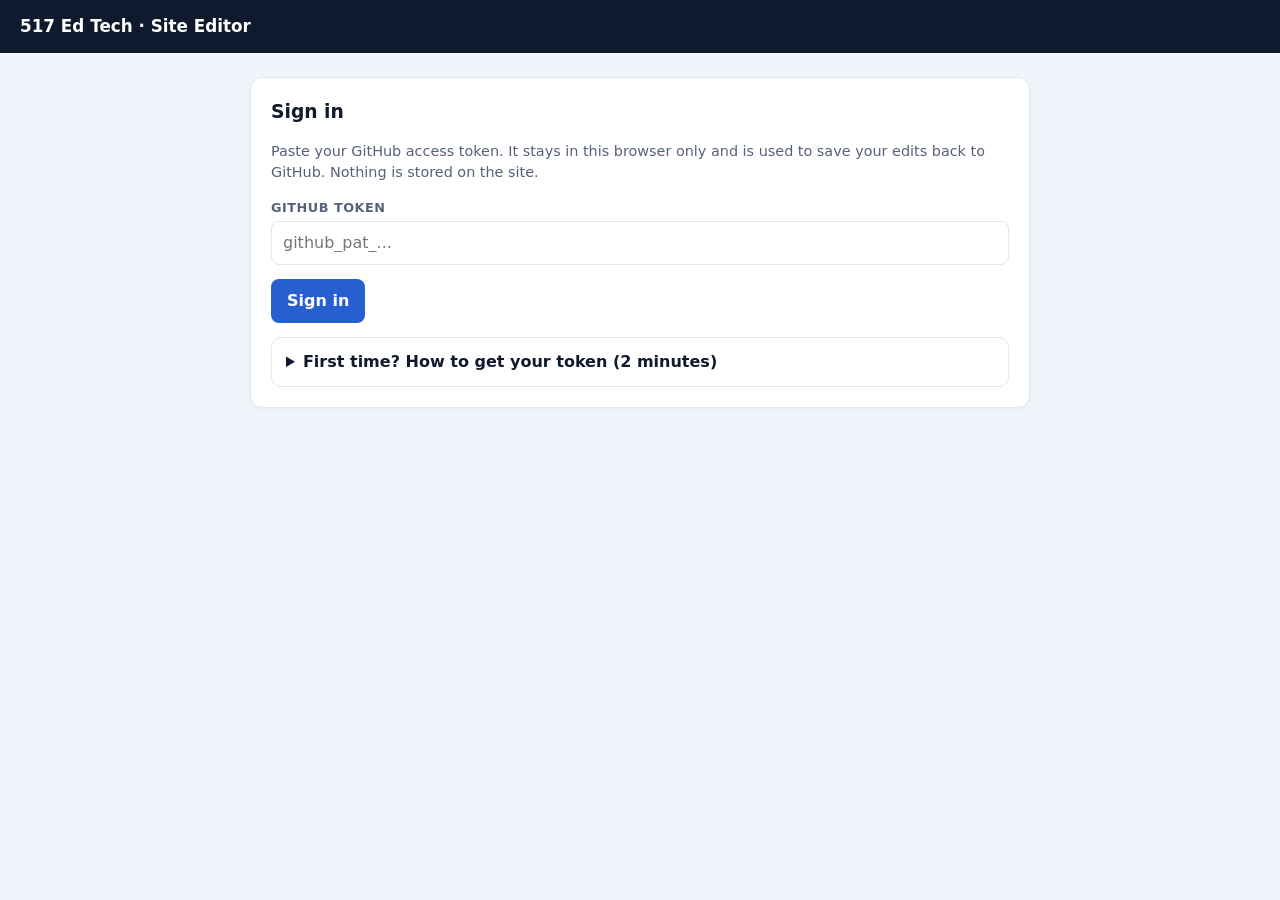
==== admin/index.html @ 87b72d12 "Publish 517 EdTech website output" ====
<!DOCTYPE html>
<html lang="en">
  <head>
    <meta charset="UTF-8" />
    <meta name="viewport" content="width=device-width, initial-scale=1.0" />
    <title>517 Ed Tech — Site Editor</title>
    <style>
      :root {
        --ink:#101a2e; --bg:#f1f5fb; --surface:#fff; --line:#e0e7f2;
        --blue:#2660d0; --blue-ink:#1c4aa8; --muted:#56617a; --red:#d5382a; --green:#28a35a;
      }
      * { box-sizing:border-box; }
      body { margin:0; font-family:system-ui,-apple-system,Segoe UI,sans-serif; color:var(--ink); background:var(--bg); line-height:1.5; }
      header { position:sticky; top:0; background:var(--ink); color:#fff; padding:14px 20px; display:flex; align-items:center; justify-content:space-between; }
      header b { font-size:1.05rem; }
      header .who { font-size:.85rem; color:#b8c4dc; }
      .wrap { max-width:820px; margin:0 auto; padding:24px 20px 80px; }
      button { font:inherit; cursor:pointer; border:none; border-radius:8px; padding:10px 16px; font-weight:600; }
      .btn-primary { background:var(--blue); color:#fff; }
      .btn-primary:hover { background:var(--blue-ink); }
      .btn-ghost { background:var(--surface); color:var(--ink); border:1px solid var(--line); }
      .btn-danger { background:#fff; color:var(--red); border:1px solid #f0c9c4; }
      .btn-sm { padding:6px 12px; font-size:.88rem; }
      input, textarea, select { width:100%; font:inherit; padding:9px 11px; border:1px solid var(--line); border-radius:8px; background:#fff; color:var(--ink); }
      textarea { resize:vertical; min-height:56px; }
      label { display:block; font-size:.8rem; font-weight:700; color:var(--muted); margin:12px 0 4px; text-transform:uppercase; letter-spacing:.04em; }
      .card { background:var(--surface); border:1px solid var(--line); border-radius:12px; padding:20px; margin-bottom:18px; box-shadow:0 1px 2px rgba(16,26,46,.04); }
      .card h3 { margin:0 0 4px; }
      .tabs { display:flex; gap:8px; margin-bottom:20px; }
      .tab { background:var(--surface); border:1px solid var(--line); border-radius:999px; padding:8px 18px; font-weight:600; }
      .tab.active { background:var(--blue); color:#fff; border-color:var(--blue); }
      .row2 { display:grid; grid-template-columns:1fr 1fr; gap:12px; }
      .muted { color:var(--muted); font-size:.9rem; }
      .toast { position:fixed; left:50%; bottom:24px; transform:translateX(-50%); background:var(--ink); color:#fff; padding:12px 20px; border-radius:10px; box-shadow:0 10px 30px rgba(0,0,0,.25); opacity:0; transition:opacity .2s, transform .2s; pointer-events:none; z-index:50; }
      .toast.show { opacity:1; transform:translateX(-50%) translateY(-4px); }
      .toast.err { background:var(--red); }
      .toast.ok { background:var(--green); }
      details { border:1px solid var(--line); border-radius:10px; padding:12px 14px; margin-top:14px; background:#fff; }
      summary { font-weight:700; cursor:pointer; }
      ol { padding-left:20px; } ol li { margin:6px 0; }
      code { background:#eef2f9; padding:1px 6px; border-radius:5px; font-size:.9em; }
      a { color:var(--blue-ink); }
      .block { border:1px solid var(--line); border-radius:10px; padding:14px; margin-bottom:12px; background:#fbfcfe; }
      .block-head { display:flex; gap:10px; align-items:center; margin-bottom:8px; }
      .block-head select { width:auto; }
      .hide { display:none !important; }
      .postrow { display:flex; align-items:center; justify-content:space-between; padding:12px 0; border-top:1px solid var(--line); }
      .postrow:first-child { border-top:none; }
    </style>
  </head>
  <body>
    <header>
      <b>517 Ed Tech · Site Editor</b>
      <span><span class="who" id="who"></span> <button class="btn-ghost btn-sm hide" id="logout" onclick="logout()">Log out</button></span>
    </header>

    <!-- LOGIN -->
    <div class="wrap" id="loginView">
      <div class="card">
        <h3>Sign in</h3>
        <p class="muted">Paste your GitHub access token. It stays in this browser only and is used to save your edits back to GitHub. Nothing is stored on the site.</p>
        <label for="token">GitHub token</label>
        <input id="token" type="password" placeholder="github_pat_..." autocomplete="off" />
        <div style="margin-top:14px"><button class="btn-primary" onclick="saveToken()">Sign in</button></div>

        <details>
          <summary>First time? How to get your token (2 minutes)</summary>
          <ol>
            <li>Open <a href="https://github.com/settings/personal-access-tokens/new" target="_blank" rel="noreferrer">github.com → new fine-grained token</a> (sign in if asked).</li>
            <li><b>Token name:</b> anything, e.g. "517 site editor".</li>
            <li><b>Resource owner:</b> your account (Turnstyle19320).</li>
            <li><b>Repository access:</b> choose <b>Only select repositories</b> → pick <code>517edtech-site</code>.</li>
            <li><b>Permissions:</b> expand <b>Repository permissions</b> → set <b>Contents</b> to <b>Read and write</b>.</li>
            <li>Click <b>Generate token</b>, copy it, and paste it above. (You only do this once per browser.)</li>
          </ol>
          <p class="muted">Lost it or leaving the team? Just delete the token on GitHub — it only ever had access to this one repo.</p>
        </details>
      </div>
    </div>

    <!-- APP -->
    <div class="wrap hide" id="appView">
      <div class="tabs">
        <button class="tab active" id="tabCopy" onclick="showTab('copy')">Page copy</button>
        <button class="tab" id="tabPosts" onclick="showTab('posts')">Dispatch posts</button>
      </div>

      <div id="copyView">
        <p class="muted">Edit the headline &amp; intro shown at the top of each page. Save publishes to the live site (~1 min).</p>
        <div id="copyForm"></div>
        <button class="btn-primary" onclick="savePageCopy()">Save page copy</button>
      </div>

      <div id="postsView" class="hide">
        <div id="postsList"></div>
        <div id="postEditor" class="hide"></div>
      </div>
    </div>

    <div class="toast" id="toast"></div>

    <script>
      const OWNER = "517EdTech-REMC13", REPO = "517edtech-site", BRANCH = "main";
      const API = "https://api.github.com";
      const PAGES = [["home","Homepage"],["gatherings","Gatherings"],["dispatch","The Dispatch"],["resources","Resources"],["grants","Grants"],["about","About"]];
      const CATEGORIES = ["Tech Tip Tuesday","3-Minute Instructional Tech","Recap","AI","News"];
      const ICONS = ["captions","video","spark","doc","users","calendar","award"];
      const BLOCK_TYPES = ["p","h2","h3","steps","list","callout","image"];

      let token = localStorage.getItem("gh_token") || "";
      const $ = (id) => document.getElementById(id);

      // ---- utf-8 safe base64 ----
      const b64encode = (str) => btoa(unescape(encodeURIComponent(str)));
      const b64decode = (b64) => decodeURIComponent(escape(atob(b64.replace(/\n/g, ""))));

      function toast(msg, kind) {
        const t = $("toast"); t.textContent = msg; t.className = "toast show " + (kind||"");
        setTimeout(() => t.className = "toast", 2600);
      }

      async function gh(path, opts={}) {
        const res = await fetch(API + path, {
          ...opts,
          headers: { "Authorization": "Bearer " + token, "Accept": "application/vnd.github+json", ...(opts.headers||{}) },
        });
        if (!res.ok) {
          const body = await res.json().catch(()=>({}));
          throw new Error((body.message || res.statusText) + " (" + res.status + ")");
        }
        return res.status === 204 ? {} : res.json();
      }
      const getFile = (p) => gh(`/repos/${OWNER}/${REPO}/contents/${p}?ref=${BRANCH}`);
      const putFile = (p, text, sha, message) => gh(`/repos/${OWNER}/${REPO}/contents/${p}`, {
        method:"PUT",
        body: JSON.stringify({ message, content: b64encode(text), branch: BRANCH, ...(sha?{sha}:{}) }),
      });
      const deleteFile = (p, sha, message) => gh(`/repos/${OWNER}/${REPO}/contents/${p}`, {
        method:"DELETE", body: JSON.stringify({ message, sha, branch: BRANCH }),
      });

      // ---- auth ----
      async function saveToken() {
        const val = $("token").value.trim();
        if (!val) return toast("Paste your token first", "err");
        token = val;
        try {
          const me = await gh("/user");
          localStorage.setItem("gh_token", token);
          $("who").textContent = "Signed in as " + me.login;
          start();
        } catch (e) { token=""; toast("That token didn't work: " + e.message, "err"); }
      }
      function logout() { localStorage.removeItem("gh_token"); token=""; location.reload(); }

      async function init() {
        if (!token) return;
        try { const me = await gh("/user"); $("who").textContent = "Signed in as " + me.login; start(); }
        catch { token=""; localStorage.removeItem("gh_token"); }
      }
      function start() {
        $("loginView").classList.add("hide");
        $("appView").classList.remove("hide");
        $("logout").classList.remove("hide");
        loadPageCopy();
        loadPosts();
      }
      function showTab(which) {
        $("tabCopy").classList.toggle("active", which==="copy");
        $("tabPosts").classList.toggle("active", which==="posts");
        $("copyView").classList.toggle("hide", which!=="copy");
        $("postsView").classList.toggle("hide", which!=="posts");
      }

      // ---- page copy ----
      let copySha = null, copyData = {};
      async function loadPageCopy() {
        try {
          const f = await getFile("content/pages.json");
          copySha = f.sha; copyData = JSON.parse(b64decode(f.content));
          $("copyForm").innerHTML = PAGES.map(([key,label]) => {
            const c = copyData[key] || {};
            return `<div class="card"><h3>${label}</h3>
              <label>Eyebrow (small label)</label><input data-k="${key}.eyebrow" value="${esc(c.eyebrow||"")}">
              <label>Headline</label><textarea data-k="${key}.headline">${esc(c.headline||"")}</textarea>
              <label>Intro paragraph</label><textarea data-k="${key}.lede">${esc(c.lede||"")}</textarea>
            </div>`;
          }).join("");
        } catch (e) { toast("Couldn't load page copy: " + e.message, "err"); }
      }
      async function savePageCopy() {
        document.querySelectorAll("#copyForm [data-k]").forEach(el => {
          const [key,field] = el.dataset.k.split(".");
          (copyData[key] = copyData[key]||{})[field] = el.value;
        });
        try {
          const f = await putFile("content/pages.json", JSON.stringify(copyData, null, 2) + "\n", copySha, "Edit page copy (via site editor)");
          copySha = f.content.sha;
          toast("Saved! Live in about a minute.", "ok");
        } catch (e) { toast("Save failed: " + e.message, "err"); }
      }

      // ---- posts ----
      let posts = [];
      async function loadPosts() {
        try {
          const files = await getFile("posts");
          posts = (Array.isArray(files)?files:[]).filter(f => f.name.endsWith(".json") && !f.name.startsWith("_"));
          $("postEditor").classList.add("hide");
          $("postsList").classList.remove("hide");
          $("postsList").innerHTML = `<div class="card"><div style="display:flex;justify-content:space-between;align-items:center">
              <h3 style="margin:0">Posts</h3><button class="btn-primary btn-sm" onclick="newPost()">+ New post</button></div>`
            + posts.map(f => `<div class="postrow"><span>${esc(f.name.replace(/\.json$/,''))}</span>
                <button class="btn-ghost btn-sm" onclick="editPost('${f.name}')">Edit</button></div>`).join("")
            + `</div>`;
        } catch (e) { toast("Couldn't load posts: " + e.message, "err"); }
      }

      let editing = { name:null, sha:null };
      function blankPost() {
        return { slug:"", title:"", category:CATEGORIES[0], date:new Date().toISOString().slice(0,10), readTime:"2 min read",
          author:{name:"",role:"",initials:"",color:"#2660d0"}, cover:{c1:"#1c4aa8",c2:"#3f7ae0",icon:"spark"},
          excerpt:"", blocks:[{type:"p",lead:true,text:""}] };
      }
      async function editPost(name) {
        try { const f = await getFile("posts/"+name); editing={name, sha:f.sha}; renderPost(JSON.parse(b64decode(f.content))); }
        catch (e) { toast("Couldn't open post: " + e.message, "err"); }
      }
      function newPost() { editing={name:null, sha:null}; renderPost(blankPost()); }

      function renderPost(p) {
        $("postsList").classList.add("hide");
        const ed = $("postEditor"); ed.classList.remove("hide");
        const opt = (arr,v) => arr.map(o=>`<option ${o===v?"selected":""}>${o}</option>`).join("");
        ed.innerHTML = `
          <div class="card">
            <div style="display:flex;justify-content:space-between;align-items:center">
              <h3 style="margin:0">${editing.name?"Edit post":"New post"}</h3>
              <button class="btn-ghost btn-sm" onclick="loadPosts()">← Back</button>
            </div>
            <label>Headline</label><input id="p_title" value="${esc(p.title)}">
            <div class="row2">
              <div><label>URL slug (lowercase-with-dashes)</label><input id="p_slug" value="${esc(p.slug)}" ${editing.name?"readonly":""}></div>
              <div><label>Category</label><select id="p_category">${opt(CATEGORIES,p.category)}</select></div>
            </div>
            <div class="row2">
              <div><label>Date</label><input id="p_date" type="date" value="${esc(p.date)}"></div>
              <div><label>Read time</label><input id="p_readTime" value="${esc(p.readTime)}"></div>
            </div>
            <label>Short summary (card + newsletter)</label><textarea id="p_excerpt">${esc(p.excerpt)}</textarea>
            <div class="row2">
              <div><label>Author name</label><input id="a_name" value="${esc(p.author?.name||"")}"></div>
              <div><label>Author role / district</label><input id="a_role" value="${esc(p.author?.role||"")}"></div>
            </div>
            <div class="row2">
              <div><label>Author initials</label><input id="a_initials" value="${esc(p.author?.initials||"")}"></div>
              <div><label>Cover icon</label><select id="c_icon">${opt(ICONS,p.cover?.icon||"spark")}</select></div>
            </div>
            <label>Body</label>
            <div id="blocks"></div>
            <button class="btn-ghost btn-sm" onclick="addBlock()">+ Add block</button>
            <div style="margin-top:18px;display:flex;gap:10px">
              <button class="btn-primary" onclick="savePost()">Save post</button>
              ${editing.name?`<button class="btn-danger" onclick="delPost()">Delete</button>`:""}
            </div>
            <input type="hidden" id="c_c1" value="${esc(p.cover?.c1||'#1c4aa8')}"><input type="hidden" id="c_c2" value="${esc(p.cover?.c2||'#3f7ae0')}">
            <input type="hidden" id="a_color" value="${esc(p.author?.color||'#2660d0')}">
          </div>`;
        (p.blocks||[]).forEach(addBlock);
        if (!(p.blocks||[]).length) addBlock();
      }

      function addBlock(b) {
        b = (b && b.type) ? b : {type:"p", text:""};
        const wrap = document.createElement("div");
        wrap.className = "block";
        const opt = (arr,v) => arr.map(o=>`<option ${o===v?"selected":""}>${o}</option>`).join("");
        wrap.innerHTML = `
          <div class="block-head">
            <select class="b_type" onchange="syncBlock(this)">${opt(BLOCK_TYPES,b.type)}</select>
            <button class="btn-ghost btn-sm" onclick="this.closest('.block').remove()">Remove</button>
          </div>
          <div class="b_text_w"><textarea class="b_text" placeholder="Text (use **bold** and [link](url))">${esc(b.text||"")}</textarea></div>
          <div class="b_items_w"><textarea class="b_items" placeholder="One item per line">${esc((b.items||[]).join("\n"))}</textarea></div>
          <div class="b_img_w row2">
            <div><input class="b_caption" placeholder="Image caption" value="${esc(b.caption||"")}"></div>
            <div><select class="b_icon">${opt(ICONS,b.icon||"spark")}</select></div>
          </div>
          <label style="display:inline-flex;gap:6px;align-items:center;text-transform:none;font-weight:500;margin-top:8px">
            <input type="checkbox" class="b_lead" style="width:auto" ${b.lead?"checked":""}> Large intro paragraph</label>`;
        $("blocks").appendChild(wrap);
        syncBlock(wrap.querySelector(".b_type"));
      }
      function syncBlock(sel) {
        const b = sel.closest(".block"), t = sel.value;
        b.querySelector(".b_text_w").classList.toggle("hide", !["p","h2","h3","callout"].includes(t));
        b.querySelector(".b_items_w").classList.toggle("hide", !["steps","list"].includes(t));
        b.querySelector(".b_img_w").classList.toggle("hide", t!=="image");
        b.querySelector(".b_lead").closest("label").classList.toggle("hide", t!=="p");
      }

      function collectPost() {
        const val = id => $(id).value.trim();
        const blocks = [...document.querySelectorAll("#blocks .block")].map(el => {
          const t = el.querySelector(".b_type").value; const b = {type:t};
          if (["p","h2","h3","callout"].includes(t)) b.text = el.querySelector(".b_text").value;
          if (["steps","list"].includes(t)) b.items = el.querySelector(".b_items").value.split("\n").map(s=>s.trim()).filter(Boolean);
          if (t==="p" && el.querySelector(".b_lead").checked) b.lead = true;
          if (t==="image") { b.caption = el.querySelector(".b_caption").value; b.icon = el.querySelector(".b_icon").value; b.c1="#1c4aa8"; b.c2="#3f7ae0"; }
          return b;
        });
        return {
          slug: val("p_slug"), title: val("p_title"), category: val("p_category"),
          date: val("p_date"), readTime: val("p_readTime"),
          author: { name:val("a_name"), role:val("a_role"), initials:val("a_initials"), color:$("a_color").value },
          cover: { c1:$("c_c1").value, c2:$("c_c2").value, icon:val("c_icon") },
          excerpt: val("p_excerpt"), blocks,
        };
      }
      async function savePost() {
        const p = collectPost();
        if (!/^[a-z0-9-]+$/.test(p.slug)) return toast("Slug must be lowercase-with-dashes", "err");
        if (!p.title) return toast("Add a headline", "err");
        try {
          const f = await putFile("posts/"+p.slug+".json", JSON.stringify(p, null, 2) + "\n", editing.sha, (editing.name?"Edit":"Add")+" post: "+p.slug+" (via site editor)");
          editing = { name:p.slug+".json", sha:f.content.sha };
          toast("Saved! Live in about a minute.", "ok");
        } catch (e) { toast("Save failed: " + e.message, "err"); }
      }
      async function delPost() {
        if (!confirm("Delete this post? This can't be undone from here.")) return;
        try { await deleteFile("posts/"+editing.name, editing.sha, "Delete post: "+editing.name+" (via site editor)"); toast("Deleted.", "ok"); loadPosts(); }
        catch (e) { toast("Delete failed: " + e.message, "err"); }
      }

      function esc(s){ return String(s==null?"":s).replace(/&/g,"&amp;").replace(/</g,"&lt;").replace(/>/g,"&gt;").replace(/"/g,"&quot;"); }

      init();
    </script>
  </body>
</html>
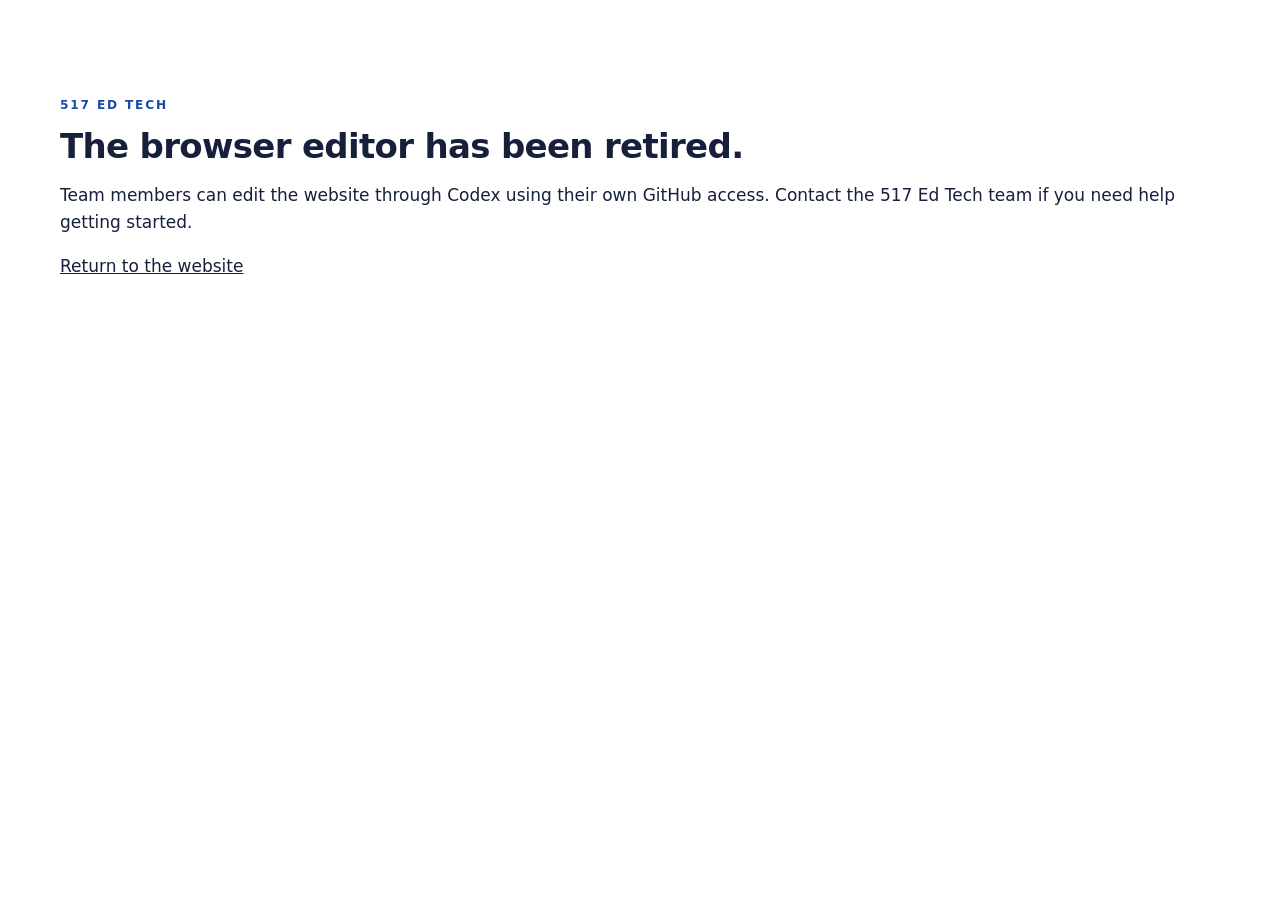
==== commit 748fab1b: "Publish source cae43ec898cf041c505df0a2f61874466b88094f" ====
--- a/admin/index.html
+++ b/admin/index.html
@@ -1,341 +1,22 @@
 <!DOCTYPE html>
 <html lang="en">
-  <head>
-    <meta charset="UTF-8" />
-    <meta name="viewport" content="width=device-width, initial-scale=1.0" />
-    <title>517 Ed Tech — Site Editor</title>
-    <style>
-      :root {
-        --ink:#101a2e; --bg:#f1f5fb; --surface:#fff; --line:#e0e7f2;
-        --blue:#2660d0; --blue-ink:#1c4aa8; --muted:#56617a; --red:#d5382a; --green:#28a35a;
-      }
-      * { box-sizing:border-box; }
-      body { margin:0; font-family:system-ui,-apple-system,Segoe UI,sans-serif; color:var(--ink); background:var(--bg); line-height:1.5; }
-      header { position:sticky; top:0; background:var(--ink); color:#fff; padding:14px 20px; display:flex; align-items:center; justify-content:space-between; }
-      header b { font-size:1.05rem; }
-      header .who { font-size:.85rem; color:#b8c4dc; }
-      .wrap { max-width:820px; margin:0 auto; padding:24px 20px 80px; }
-      button { font:inherit; cursor:pointer; border:none; border-radius:8px; padding:10px 16px; font-weight:600; }
-      .btn-primary { background:var(--blue); color:#fff; }
-      .btn-primary:hover { background:var(--blue-ink); }
-      .btn-ghost { background:var(--surface); color:var(--ink); border:1px solid var(--line); }
-      .btn-danger { background:#fff; color:var(--red); border:1px solid #f0c9c4; }
-      .btn-sm { padding:6px 12px; font-size:.88rem; }
-      input, textarea, select { width:100%; font:inherit; padding:9px 11px; border:1px solid var(--line); border-radius:8px; background:#fff; color:var(--ink); }
-      textarea { resize:vertical; min-height:56px; }
-      label { display:block; font-size:.8rem; font-weight:700; color:var(--muted); margin:12px 0 4px; text-transform:uppercase; letter-spacing:.04em; }
-      .card { background:var(--surface); border:1px solid var(--line); border-radius:12px; padding:20px; margin-bottom:18px; box-shadow:0 1px 2px rgba(16,26,46,.04); }
-      .card h3 { margin:0 0 4px; }
-      .tabs { display:flex; gap:8px; margin-bottom:20px; }
-      .tab { background:var(--surface); border:1px solid var(--line); border-radius:999px; padding:8px 18px; font-weight:600; }
-      .tab.active { background:var(--blue); color:#fff; border-color:var(--blue); }
-      .row2 { display:grid; grid-template-columns:1fr 1fr; gap:12px; }
-      .muted { color:var(--muted); font-size:.9rem; }
-      .toast { position:fixed; left:50%; bottom:24px; transform:translateX(-50%); background:var(--ink); color:#fff; padding:12px 20px; border-radius:10px; box-shadow:0 10px 30px rgba(0,0,0,.25); opacity:0; transition:opacity .2s, transform .2s; pointer-events:none; z-index:50; }
-      .toast.show { opacity:1; transform:translateX(-50%) translateY(-4px); }
-      .toast.err { background:var(--red); }
-      .toast.ok { background:var(--green); }
-      details { border:1px solid var(--line); border-radius:10px; padding:12px 14px; margin-top:14px; background:#fff; }
-      summary { font-weight:700; cursor:pointer; }
-      ol { padding-left:20px; } ol li { margin:6px 0; }
-      code { background:#eef2f9; padding:1px 6px; border-radius:5px; font-size:.9em; }
-      a { color:var(--blue-ink); }
-      .block { border:1px solid var(--line); border-radius:10px; padding:14px; margin-bottom:12px; background:#fbfcfe; }
-      .block-head { display:flex; gap:10px; align-items:center; margin-bottom:8px; }
-      .block-head select { width:auto; }
-      .hide { display:none !important; }
-      .postrow { display:flex; align-items:center; justify-content:space-between; padding:12px 0; border-top:1px solid var(--line); }
-      .postrow:first-child { border-top:none; }
-    </style>
-  </head>
-  <body>
-    <header>
-      <b>517 Ed Tech · Site Editor</b>
-      <span><span class="who" id="who"></span> <button class="btn-ghost btn-sm hide" id="logout" onclick="logout()">Log out</button></span>
-    </header>
-
-    <!-- LOGIN -->
-    <div class="wrap" id="loginView">
-      <div class="card">
-        <h3>Sign in</h3>
-        <p class="muted">Paste your GitHub access token. It stays in this browser only and is used to save your edits back to GitHub. Nothing is stored on the site.</p>
-        <label for="token">GitHub token</label>
-        <input id="token" type="password" placeholder="github_pat_..." autocomplete="off" />
-        <div style="margin-top:14px"><button class="btn-primary" onclick="saveToken()">Sign in</button></div>
-
-        <details>
-          <summary>First time? How to get your token (2 minutes)</summary>
-          <ol>
-            <li>Open <a href="https://github.com/settings/personal-access-tokens/new" target="_blank" rel="noreferrer">github.com → new fine-grained token</a> (sign in if asked).</li>
-            <li><b>Token name:</b> anything, e.g. "517 site editor".</li>
-            <li><b>Resource owner:</b> your account (Turnstyle19320).</li>
-            <li><b>Repository access:</b> choose <b>Only select repositories</b> → pick <code>517edtech-site</code>.</li>
-            <li><b>Permissions:</b> expand <b>Repository permissions</b> → set <b>Contents</b> to <b>Read and write</b>.</li>
-            <li>Click <b>Generate token</b>, copy it, and paste it above. (You only do this once per browser.)</li>
-          </ol>
-          <p class="muted">Lost it or leaving the team? Just delete the token on GitHub — it only ever had access to this one repo.</p>
-        </details>
-      </div>
-    </div>
-
-    <!-- APP -->
-    <div class="wrap hide" id="appView">
-      <div class="tabs">
-        <button class="tab active" id="tabCopy" onclick="showTab('copy')">Page copy</button>
-        <button class="tab" id="tabPosts" onclick="showTab('posts')">Dispatch posts</button>
-      </div>
-
-      <div id="copyView">
-        <p class="muted">Edit the headline &amp; intro shown at the top of each page. Save publishes to the live site (~1 min).</p>
-        <div id="copyForm"></div>
-        <button class="btn-primary" onclick="savePageCopy()">Save page copy</button>
-      </div>
-
-      <div id="postsView" class="hide">
-        <div id="postsList"></div>
-        <div id="postEditor" class="hide"></div>
-      </div>
-    </div>
-
-    <div class="toast" id="toast"></div>
-
-    <script>
-      const OWNER = "517EdTech-REMC13", REPO = "517edtech-site", BRANCH = "main";
-      const API = "https://api.github.com";
-      const PAGES = [["home","Homepage"],["gatherings","Gatherings"],["dispatch","The Dispatch"],["resources","Resources"],["grants","Grants"],["about","About"]];
-      const CATEGORIES = ["Tech Tip Tuesday","3-Minute Instructional Tech","Recap","AI","News"];
-      const ICONS = ["captions","video","spark","doc","users","calendar","award"];
-      const BLOCK_TYPES = ["p","h2","h3","steps","list","callout","image"];
-
-      let token = localStorage.getItem("gh_token") || "";
-      const $ = (id) => document.getElementById(id);
-
-      // ---- utf-8 safe base64 ----
-      const b64encode = (str) => btoa(unescape(encodeURIComponent(str)));
-      const b64decode = (b64) => decodeURIComponent(escape(atob(b64.replace(/\n/g, ""))));
-
-      function toast(msg, kind) {
-        const t = $("toast"); t.textContent = msg; t.className = "toast show " + (kind||"");
-        setTimeout(() => t.className = "toast", 2600);
-      }
-
-      async function gh(path, opts={}) {
-        const res = await fetch(API + path, {
-          ...opts,
-          headers: { "Authorization": "Bearer " + token, "Accept": "application/vnd.github+json", ...(opts.headers||{}) },
-        });
-        if (!res.ok) {
-          const body = await res.json().catch(()=>({}));
-          throw new Error((body.message || res.statusText) + " (" + res.status + ")");
-        }
-        return res.status === 204 ? {} : res.json();
-      }
-      const getFile = (p) => gh(`/repos/${OWNER}/${REPO}/contents/${p}?ref=${BRANCH}`);
-      const putFile = (p, text, sha, message) => gh(`/repos/${OWNER}/${REPO}/contents/${p}`, {
-        method:"PUT",
-        body: JSON.stringify({ message, content: b64encode(text), branch: BRANCH, ...(sha?{sha}:{}) }),
-      });
-      const deleteFile = (p, sha, message) => gh(`/repos/${OWNER}/${REPO}/contents/${p}`, {
-        method:"DELETE", body: JSON.stringify({ message, sha, branch: BRANCH }),
-      });
-
-      // ---- auth ----
-      async function saveToken() {
-        const val = $("token").value.trim();
-        if (!val) return toast("Paste your token first", "err");
-        token = val;
-        try {
-          const me = await gh("/user");
-          localStorage.setItem("gh_token", token);
-          $("who").textContent = "Signed in as " + me.login;
-          start();
-        } catch (e) { token=""; toast("That token didn't work: " + e.message, "err"); }
-      }
-      function logout() { localStorage.removeItem("gh_token"); token=""; location.reload(); }
-
-      async function init() {
-        if (!token) return;
-        try { const me = await gh("/user"); $("who").textContent = "Signed in as " + me.login; start(); }
-        catch { token=""; localStorage.removeItem("gh_token"); }
-      }
-      function start() {
-        $("loginView").classList.add("hide");
-        $("appView").classList.remove("hide");
-        $("logout").classList.remove("hide");
-        loadPageCopy();
-        loadPosts();
-      }
-      function showTab(which) {
-        $("tabCopy").classList.toggle("active", which==="copy");
-        $("tabPosts").classList.toggle("active", which==="posts");
-        $("copyView").classList.toggle("hide", which!=="copy");
-        $("postsView").classList.toggle("hide", which!=="posts");
-      }
-
-      // ---- page copy ----
-      let copySha = null, copyData = {};
-      async function loadPageCopy() {
-        try {
-          const f = await getFile("content/pages.json");
-          copySha = f.sha; copyData = JSON.parse(b64decode(f.content));
-          $("copyForm").innerHTML = PAGES.map(([key,label]) => {
-            const c = copyData[key] || {};
-            return `<div class="card"><h3>${label}</h3>
-              <label>Eyebrow (small label)</label><input data-k="${key}.eyebrow" value="${esc(c.eyebrow||"")}">
-              <label>Headline</label><textarea data-k="${key}.headline">${esc(c.headline||"")}</textarea>
-              <label>Intro paragraph</label><textarea data-k="${key}.lede">${esc(c.lede||"")}</textarea>
-            </div>`;
-          }).join("");
-        } catch (e) { toast("Couldn't load page copy: " + e.message, "err"); }
-      }
-      async function savePageCopy() {
-        document.querySelectorAll("#copyForm [data-k]").forEach(el => {
-          const [key,field] = el.dataset.k.split(".");
-          (copyData[key] = copyData[key]||{})[field] = el.value;
-        });
-        try {
-          const f = await putFile("content/pages.json", JSON.stringify(copyData, null, 2) + "\n", copySha, "Edit page copy (via site editor)");
-          copySha = f.content.sha;
-          toast("Saved! Live in about a minute.", "ok");
-        } catch (e) { toast("Save failed: " + e.message, "err"); }
-      }
-
-      // ---- posts ----
-      let posts = [];
-      async function loadPosts() {
-        try {
-          const files = await getFile("posts");
-          posts = (Array.isArray(files)?files:[]).filter(f => f.name.endsWith(".json") && !f.name.startsWith("_"));
-          $("postEditor").classList.add("hide");
-          $("postsList").classList.remove("hide");
-          $("postsList").innerHTML = `<div class="card"><div style="display:flex;justify-content:space-between;align-items:center">
-              <h3 style="margin:0">Posts</h3><button class="btn-primary btn-sm" onclick="newPost()">+ New post</button></div>`
-            + posts.map(f => `<div class="postrow"><span>${esc(f.name.replace(/\.json$/,''))}</span>
-                <button class="btn-ghost btn-sm" onclick="editPost('${f.name}')">Edit</button></div>`).join("")
-            + `</div>`;
-        } catch (e) { toast("Couldn't load posts: " + e.message, "err"); }
-      }
-
-      let editing = { name:null, sha:null };
-      function blankPost() {
-        return { slug:"", title:"", category:CATEGORIES[0], date:new Date().toISOString().slice(0,10), readTime:"2 min read",
-          author:{name:"",role:"",initials:"",color:"#2660d0"}, cover:{c1:"#1c4aa8",c2:"#3f7ae0",icon:"spark"},
-          excerpt:"", blocks:[{type:"p",lead:true,text:""}] };
-      }
-      async function editPost(name) {
-        try { const f = await getFile("posts/"+name); editing={name, sha:f.sha}; renderPost(JSON.parse(b64decode(f.content))); }
-        catch (e) { toast("Couldn't open post: " + e.message, "err"); }
-      }
-      function newPost() { editing={name:null, sha:null}; renderPost(blankPost()); }
-
-      function renderPost(p) {
-        $("postsList").classList.add("hide");
-        const ed = $("postEditor"); ed.classList.remove("hide");
-        const opt = (arr,v) => arr.map(o=>`<option ${o===v?"selected":""}>${o}</option>`).join("");
-        ed.innerHTML = `
-          <div class="card">
-            <div style="display:flex;justify-content:space-between;align-items:center">
-              <h3 style="margin:0">${editing.name?"Edit post":"New post"}</h3>
-              <button class="btn-ghost btn-sm" onclick="loadPosts()">← Back</button>
-            </div>
-            <label>Headline</label><input id="p_title" value="${esc(p.title)}">
-            <div class="row2">
-              <div><label>URL slug (lowercase-with-dashes)</label><input id="p_slug" value="${esc(p.slug)}" ${editing.name?"readonly":""}></div>
-              <div><label>Category</label><select id="p_category">${opt(CATEGORIES,p.category)}</select></div>
-            </div>
-            <div class="row2">
-              <div><label>Date</label><input id="p_date" type="date" value="${esc(p.date)}"></div>
-              <div><label>Read time</label><input id="p_readTime" value="${esc(p.readTime)}"></div>
-            </div>
-            <label>Short summary (card + newsletter)</label><textarea id="p_excerpt">${esc(p.excerpt)}</textarea>
-            <div class="row2">
-              <div><label>Author name</label><input id="a_name" value="${esc(p.author?.name||"")}"></div>
-              <div><label>Author role / district</label><input id="a_role" value="${esc(p.author?.role||"")}"></div>
-            </div>
-            <div class="row2">
-              <div><label>Author initials</label><input id="a_initials" value="${esc(p.author?.initials||"")}"></div>
-              <div><label>Cover icon</label><select id="c_icon">${opt(ICONS,p.cover?.icon||"spark")}</select></div>
-            </div>
-            <label>Body</label>
-            <div id="blocks"></div>
-            <button class="btn-ghost btn-sm" onclick="addBlock()">+ Add block</button>
-            <div style="margin-top:18px;display:flex;gap:10px">
-              <button class="btn-primary" onclick="savePost()">Save post</button>
-              ${editing.name?`<button class="btn-danger" onclick="delPost()">Delete</button>`:""}
-            </div>
-            <input type="hidden" id="c_c1" value="${esc(p.cover?.c1||'#1c4aa8')}"><input type="hidden" id="c_c2" value="${esc(p.cover?.c2||'#3f7ae0')}">
-            <input type="hidden" id="a_color" value="${esc(p.author?.color||'#2660d0')}">
-          </div>`;
-        (p.blocks||[]).forEach(addBlock);
-        if (!(p.blocks||[]).length) addBlock();
-      }
-
-      function addBlock(b) {
-        b = (b && b.type) ? b : {type:"p", text:""};
-        const wrap = document.createElement("div");
-        wrap.className = "block";
-        const opt = (arr,v) => arr.map(o=>`<option ${o===v?"selected":""}>${o}</option>`).join("");
-        wrap.innerHTML = `
-          <div class="block-head">
-            <select class="b_type" onchange="syncBlock(this)">${opt(BLOCK_TYPES,b.type)}</select>
-            <button class="btn-ghost btn-sm" onclick="this.closest('.block').remove()">Remove</button>
-          </div>
-          <div class="b_text_w"><textarea class="b_text" placeholder="Text (use **bold** and [link](url))">${esc(b.text||"")}</textarea></div>
-          <div class="b_items_w"><textarea class="b_items" placeholder="One item per line">${esc((b.items||[]).join("\n"))}</textarea></div>
-          <div class="b_img_w row2">
-            <div><input class="b_caption" placeholder="Image caption" value="${esc(b.caption||"")}"></div>
-            <div><select class="b_icon">${opt(ICONS,b.icon||"spark")}</select></div>
-          </div>
-          <label style="display:inline-flex;gap:6px;align-items:center;text-transform:none;font-weight:500;margin-top:8px">
-            <input type="checkbox" class="b_lead" style="width:auto" ${b.lead?"checked":""}> Large intro paragraph</label>`;
-        $("blocks").appendChild(wrap);
-        syncBlock(wrap.querySelector(".b_type"));
-      }
-      function syncBlock(sel) {
-        const b = sel.closest(".block"), t = sel.value;
-        b.querySelector(".b_text_w").classList.toggle("hide", !["p","h2","h3","callout"].includes(t));
-        b.querySelector(".b_items_w").classList.toggle("hide", !["steps","list"].includes(t));
-        b.querySelector(".b_img_w").classList.toggle("hide", t!=="image");
-        b.querySelector(".b_lead").closest("label").classList.toggle("hide", t!=="p");
-      }
-
-      function collectPost() {
-        const val = id => $(id).value.trim();
-        const blocks = [...document.querySelectorAll("#blocks .block")].map(el => {
-          const t = el.querySelector(".b_type").value; const b = {type:t};
-          if (["p","h2","h3","callout"].includes(t)) b.text = el.querySelector(".b_text").value;
-          if (["steps","list"].includes(t)) b.items = el.querySelector(".b_items").value.split("\n").map(s=>s.trim()).filter(Boolean);
-          if (t==="p" && el.querySelector(".b_lead").checked) b.lead = true;
-          if (t==="image") { b.caption = el.querySelector(".b_caption").value; b.icon = el.querySelector(".b_icon").value; b.c1="#1c4aa8"; b.c2="#3f7ae0"; }
-          return b;
-        });
-        return {
-          slug: val("p_slug"), title: val("p_title"), category: val("p_category"),
-          date: val("p_date"), readTime: val("p_readTime"),
-          author: { name:val("a_name"), role:val("a_role"), initials:val("a_initials"), color:$("a_color").value },
-          cover: { c1:$("c_c1").value, c2:$("c_c2").value, icon:val("c_icon") },
-          excerpt: val("p_excerpt"), blocks,
-        };
-      }
-      async function savePost() {
-        const p = collectPost();
-        if (!/^[a-z0-9-]+$/.test(p.slug)) return toast("Slug must be lowercase-with-dashes", "err");
-        if (!p.title) return toast("Add a headline", "err");
-        try {
-          const f = await putFile("posts/"+p.slug+".json", JSON.stringify(p, null, 2) + "\n", editing.sha, (editing.name?"Edit":"Add")+" post: "+p.slug+" (via site editor)");
-          editing = { name:p.slug+".json", sha:f.content.sha };
-          toast("Saved! Live in about a minute.", "ok");
-        } catch (e) { toast("Save failed: " + e.message, "err"); }
-      }
-      async function delPost() {
-        if (!confirm("Delete this post? This can't be undone from here.")) return;
-        try { await deleteFile("posts/"+editing.name, editing.sha, "Delete post: "+editing.name+" (via site editor)"); toast("Deleted.", "ok"); loadPosts(); }
-        catch (e) { toast("Delete failed: " + e.message, "err"); }
-      }
-
-      function esc(s){ return String(s==null?"":s).replace(/&/g,"&amp;").replace(/</g,"&lt;").replace(/>/g,"&gt;").replace(/"/g,"&quot;"); }
-
-      init();
-    </script>
-  </body>
+<head>
+  <meta charset="UTF-8" />
+  <meta name="viewport" content="width=device-width, initial-scale=1" />
+  <title>Site editor retired | 517 Ed Tech</title>
+  <link rel="stylesheet" href="../styles.css" />
+  <link rel="icon" href="../assets/branding/favicon.svg" type="image/svg+xml" />
+</head>
+<body>
+  <main id="main" class="wrap section">
+    <p class="eyebrow">517 Ed Tech</p>
+    <h1>The browser editor has been retired.</h1>
+    <p>Team members can edit the website through Codex using their own GitHub access. Contact the 517 Ed Tech team if you need help getting started.</p>
+    <p><a href="../index.html">Return to the website</a></p>
+  </main>
+  <script>
+    // Remove the credential stored by the former editor on this origin.
+    try { localStorage.removeItem("gh_token"); } catch {}
+  </script>
+</body>
 </html>
--- a/styles.css
+++ b/styles.css
@@ -0,0 +1,422 @@
+:root {
+  --ink: #101a2e;          /* deep navy near-black */
+  --ink-soft: #1a2740;     /* dark card */
+  --bg: #ffffff;
+  --bg-soft: #f1f5fb;      /* cool light gray */
+  --line: #e0e7f2;
+  --text: #16203a;
+  --muted: #56617a;
+  --muted-light: #b8c4dc;
+  --blue: #2660d0;         /* 517 civic blue */
+  --blue-ink: #1c4aa8;
+  --blue-soft: #e4edfb;
+  --red: #d5382a;          /* capitol red */
+  --teal: #14a89c;
+  --gold: #e0a52e;
+  --purple: #7b5cf0;
+  --green: #28a35a;
+  --shadow-sm: 0 1px 2px rgba(16, 26, 46, 0.05), 0 10px 26px rgba(16, 26, 46, 0.06);
+  --shadow-md: 0 2px 6px rgba(16, 26, 46, 0.07), 0 22px 50px rgba(16, 26, 46, 0.12);
+  --r-lg: 20px;
+  --r-md: 14px;
+  --r-sm: 10px;
+}
+
+* { box-sizing: border-box; }
+html { scroll-behavior: smooth; }
+
+body {
+  margin: 0;
+  color: var(--text);
+  background: var(--bg);
+  font-family: "Figtree", system-ui, -apple-system, sans-serif;
+  font-size: 17px;
+  line-height: 1.6;
+  -webkit-font-smoothing: antialiased;
+}
+
+img { max-width: 100%; display: block; }
+a { color: inherit; }
+
+h1, h2, h3 {
+  font-family: "Bricolage Grotesque", system-ui, sans-serif;
+  font-weight: 800;
+  line-height: 1.04;
+  letter-spacing: -0.02em;
+  margin: 0;
+  text-wrap: balance;
+}
+
+.wrap { width: min(1160px, calc(100% - 44px)); margin: 0 auto; }
+
+.sr-only {
+  position: absolute; width: 1px; height: 1px; padding: 0; margin: -1px;
+  overflow: hidden; clip: rect(0 0 0 0); white-space: nowrap; border: 0;
+}
+.skip-link {
+  position: absolute; left: -9999px; top: 0; background: var(--ink); color: #fff;
+  padding: 10px 16px; border-radius: 0 0 10px 0; z-index: 100;
+}
+.skip-link:focus { left: 0; }
+
+.eyebrow {
+  margin: 0 0 14px; color: var(--blue-ink);
+  font-size: 0.76rem; font-weight: 700; letter-spacing: 0.15em; text-transform: uppercase;
+}
+.eyebrow-light { color: #8fb4ff; }
+
+/* ---------- Header ---------- */
+.site-header {
+  position: sticky; top: 0; z-index: 50;
+  background: rgba(255, 255, 255, 0.86);
+  backdrop-filter: blur(10px);
+  border-bottom: 1px solid var(--line);
+}
+.header-inner { display: flex; align-items: center; justify-content: space-between; height: 68px; }
+.brand { display: inline-flex; align-items: center; gap: 12px; text-decoration: none; }
+.brand-remc {
+  height: 34px; width: auto; border-radius: 6px;
+  box-shadow: 0 1px 3px rgba(16, 26, 46, 0.2);
+}
+.brand-name { font-family: "Bricolage Grotesque", sans-serif; font-weight: 800; font-size: 1.08rem; letter-spacing: -0.01em; }
+
+.site-nav { display: flex; align-items: center; gap: 28px; }
+.site-nav a {
+  text-decoration: none; color: var(--muted); font-size: 0.95rem; font-weight: 600;
+  transition: color 0.15s ease;
+}
+.site-nav a:hover { color: var(--ink); }
+.nav-cta {
+  padding: 9px 18px; border-radius: 999px; background: var(--blue); color: #fff !important;
+}
+.nav-cta:hover { background: var(--blue-ink); }
+
+/* ---------- Buttons ---------- */
+.btn {
+  display: inline-flex; align-items: center; justify-content: center;
+  padding: 13px 24px; border-radius: 999px; font-weight: 700; font-size: 0.98rem;
+  text-decoration: none; cursor: pointer; border: none;
+  transition: transform 0.12s ease, box-shadow 0.18s ease, background 0.18s ease;
+}
+.btn-primary { background: var(--blue); color: #fff; box-shadow: 0 8px 20px rgba(38, 96, 208, 0.3); }
+.btn-primary:hover { background: var(--blue-ink); transform: translateY(-1px); }
+.btn-ghost { background: transparent; color: var(--ink); border: 1.5px solid var(--line); }
+.btn-ghost:hover { border-color: var(--muted); transform: translateY(-1px); }
+.btn-ghost-light { background: transparent; color: #fff; border: 1.5px solid rgba(255,255,255,0.4); }
+.btn-ghost-light:hover { border-color: #fff; }
+
+/* ---------- Hero ---------- */
+.hero {
+  color: #fff;
+  background:
+    radial-gradient(900px 500px at 88% -10%, rgba(38, 96, 208, 0.45), transparent 60%),
+    radial-gradient(700px 420px at 0% 110%, rgba(213, 56, 42, 0.28), transparent 60%),
+    linear-gradient(150deg, #0f1a30 0%, #16264a 60%, #101a2e 100%);
+  padding: clamp(52px, 8vw, 104px) 0;
+}
+.hero-grid {
+  display: grid; grid-template-columns: minmax(0, 1.15fr) minmax(300px, 0.85fr);
+  gap: clamp(32px, 5vw, 64px); align-items: center;
+}
+.hero-copy h1 { font-size: clamp(2.3rem, 4.8vw, 3.9rem); max-width: 18ch; margin-bottom: 20px; }
+.lede { color: #c9d5ec; font-size: 1.12rem; max-width: 50ch; margin: 0 0 22px; }
+.triad { display: flex; gap: 18px; margin: 0 0 28px; font-family: "Bricolage Grotesque", sans-serif; }
+.triad span { color: #fff; font-weight: 600; font-size: 1.05rem; }
+.triad span::before { content: ""; }
+.btn-row { display: flex; flex-wrap: wrap; gap: 12px; }
+
+.hero-brand { display: grid; gap: 20px; justify-items: center; }
+.logo-plate {
+  width: 100%; background: #fff; border-radius: var(--r-lg);
+  padding: clamp(26px, 4vw, 40px); box-shadow: var(--shadow-md);
+  display: grid; place-items: center;
+}
+.logo-plate img { width: min(320px, 100%); }
+.stats { display: flex; gap: 28px; margin: 0; }
+.stats div { margin: 0; text-align: center; }
+.stats dt { font-family: "Bricolage Grotesque", sans-serif; font-size: 1.9rem; font-weight: 800; color: #fff; line-height: 1; }
+.stats dd { margin: 5px 0 0; color: var(--muted-light); font-size: 0.82rem; }
+
+/* ---------- Sections ---------- */
+.section { padding: clamp(56px, 8vw, 96px) 0; }
+#featured { padding: clamp(32px, 5vw, 52px) 0; }
+.section-soft { background: var(--bg-soft); }
+.section-dark { background: var(--ink); color: #fff; }
+.section-head { max-width: 640px; margin: 0 0 44px; }
+.section-head.center { max-width: 640px; margin: 0 auto 48px; text-align: center; }
+.section-head h2 { font-size: clamp(1.9rem, 3.4vw, 2.7rem); margin-bottom: 14px; }
+.section-sub { margin: 0; color: var(--muted); font-size: 1.06rem; }
+.section-sub.light { color: var(--muted-light); }
+
+/* ---------- Program hub cards ---------- */
+.hub-grid { display: grid; grid-template-columns: repeat(auto-fit, minmax(230px, 1fr)); gap: 20px; }
+.hub-card {
+  display: flex; flex-direction: column; text-decoration: none;
+  background: var(--ink-soft); color: #fff; border-radius: var(--r-lg);
+  padding: 30px 26px; min-height: 260px;
+  border: 1px solid rgba(255, 255, 255, 0.06);
+  box-shadow: var(--shadow-sm);
+  transition: transform 0.16s ease, box-shadow 0.2s ease;
+}
+.hub-card:hover { transform: translateY(-4px); box-shadow: var(--shadow-md); }
+.hub-icon {
+  width: 56px; height: 56px; border-radius: 14px; display: grid; place-items: center;
+  margin-bottom: 22px; border: 1.5px solid currentColor;
+}
+.hub-icon svg { width: 30px; height: 30px; }
+.hub-card h3 { font-size: 1.32rem; margin-bottom: 10px; }
+.hub-card p { margin: 0 0 18px; color: var(--muted-light); font-size: 0.96rem; }
+.hub-link { margin-top: auto; font-weight: 700; font-size: 0.92rem; color: #fff; }
+
+/* ---------- Events ---------- */
+.event-list { display: grid; gap: 16px; }
+.event-card {
+  display: grid; grid-template-columns: 96px 1fr auto; gap: 22px; align-items: center;
+  background: var(--bg); border: 1px solid var(--line); border-radius: var(--r-md);
+  padding: 22px 26px; box-shadow: var(--shadow-sm);
+  transition: transform 0.14s ease, box-shadow 0.2s ease;
+}
+.event-card:hover { transform: translateY(-2px); box-shadow: var(--shadow-md); }
+.event-date {
+  text-align: center; border-right: 1px solid var(--line); padding-right: 22px;
+}
+.event-date .m { display: block; font-size: 0.74rem; font-weight: 700; letter-spacing: 0.1em; text-transform: uppercase; color: var(--red); }
+.event-date .d { display: block; font-family: "Bricolage Grotesque", sans-serif; font-size: 2rem; font-weight: 800; line-height: 1; color: var(--ink); }
+.event-body h3 { font-size: 1.2rem; margin-bottom: 6px; }
+.event-body p { margin: 0; color: var(--muted); font-size: 0.92rem; }
+.event-tag {
+  justify-self: end; white-space: nowrap; padding: 6px 14px; border-radius: 999px;
+  background: var(--blue-soft); color: var(--blue-ink); font-size: 0.76rem; font-weight: 700;
+}
+
+/* ---------- Feature (compact) ---------- */
+.feature {
+  display: grid; grid-template-columns: 260px 1fr; overflow: hidden;
+  max-width: 880px; margin: 0 auto;
+  text-decoration: none; color: inherit; background: var(--bg);
+  border: 1px solid var(--line); border-radius: var(--r-md); box-shadow: var(--shadow-sm);
+  transition: transform 0.15s ease, box-shadow 0.2s ease;
+}
+.feature:hover { transform: translateY(-3px); box-shadow: var(--shadow-md); }
+.feature-media { overflow: hidden; }
+.feature-media img { width: 100%; height: 100%; object-fit: cover; }
+.feature-body { padding: 26px 30px; align-self: center; }
+.pill {
+  display: inline-block; margin: 0 0 12px; padding: 5px 12px; border-radius: 999px;
+  background: var(--blue-soft); color: var(--blue-ink); font-size: 0.7rem; font-weight: 700;
+  letter-spacing: 0.06em; text-transform: uppercase;
+}
+.feature-body h3 { font-size: 1.35rem; margin-bottom: 10px; }
+.feature-body p { margin: 0 0 14px; color: var(--muted); font-size: 0.95rem; }
+.feature-link { font-weight: 700; color: var(--blue-ink); }
+
+/* ---------- Dispatch (blog / newsletter) ---------- */
+.dispatch-head {
+  display: grid; grid-template-columns: minmax(0, 1.1fr) minmax(300px, 0.9fr);
+  gap: 40px; align-items: center; margin-bottom: 44px;
+}
+.dispatch-head h2 { font-size: clamp(1.7rem, 3vw, 2.4rem); margin-bottom: 14px; }
+.subscribe {
+  display: grid; grid-template-columns: 1fr auto; gap: 10px;
+  background: rgba(255, 255, 255, 0.05); border: 1px solid rgba(255,255,255,0.12);
+  padding: 18px; border-radius: var(--r-md);
+}
+.subscribe input {
+  padding: 13px 16px; border-radius: 999px; border: 1px solid rgba(255,255,255,0.18);
+  background: rgba(255,255,255,0.06); color: #fff; font-size: 0.98rem; font-family: inherit;
+}
+.subscribe input::placeholder { color: #8b98b5; }
+.subscribe input:focus { outline: 2px solid var(--blue); outline-offset: 1px; }
+.subscribe-note { grid-column: 1 / -1; margin: 4px 2px 0; color: var(--muted-light); font-size: 0.82rem; }
+
+.post-grid { display: grid; grid-template-columns: repeat(auto-fit, minmax(280px, 1fr)); gap: 22px; }
+.post-card {
+  display: flex; flex-direction: column; overflow: hidden; text-decoration: none; color: inherit;
+  background: var(--ink-soft); border: 1px solid rgba(255,255,255,0.07); border-radius: var(--r-md);
+  transition: transform 0.15s ease, box-shadow 0.2s ease;
+}
+.post-card:hover { transform: translateY(-3px); box-shadow: var(--shadow-md); }
+.post-cover {
+  position: relative; height: 156px; display: grid; place-items: center; color: #fff;
+}
+.post-cover::after {
+  content: ""; position: absolute; inset: 0;
+  background: radial-gradient(120% 100% at 20% 0%, rgba(255,255,255,0.22), transparent 55%);
+}
+.post-cover svg { width: 42px; height: 42px; opacity: 0.9; position: relative; z-index: 1; }
+.post-cover .tag {
+  position: absolute; left: 14px; bottom: 12px; z-index: 2;
+  padding: 5px 12px; border-radius: 999px; font-size: 0.72rem; font-weight: 700;
+  background: rgba(16, 26, 46, 0.42); backdrop-filter: blur(4px); letter-spacing: 0.04em;
+}
+.post-body { padding: 20px 22px 24px; }
+.post-body h3 { font-size: 1.14rem; line-height: 1.2; margin-bottom: 8px; color: #fff; }
+.post-body p { margin: 0 0 14px; color: var(--muted-light); font-size: 0.92rem; }
+.post-link { font-weight: 700; font-size: 0.9rem; color: #8fb4ff; }
+.dispatch-foot { margin: 36px 0 0; text-align: center; }
+.dispatch-foot a { color: #8fb4ff; font-weight: 700; text-decoration: none; }
+
+/* ---------- Team ---------- */
+.team-grid { display: grid; grid-template-columns: repeat(auto-fit, minmax(220px, 1fr)); gap: 20px; }
+.team-card {
+  text-align: center; background: var(--bg); border: 1px solid var(--line);
+  border-radius: var(--r-md); padding: 30px 24px; box-shadow: var(--shadow-sm);
+}
+.avatar {
+  width: 76px; height: 76px; margin: 0 auto 16px; border-radius: 50%;
+  display: grid; place-items: center; color: #fff;
+  font-family: "Bricolage Grotesque", sans-serif; font-size: 1.6rem; font-weight: 800;
+}
+.team-card h3 { font-size: 1.18rem; }
+.team-role { margin: 8px 0 4px; font-size: 0.9rem; font-weight: 600; }
+.team-org { margin: 0 0 14px; color: var(--muted); font-size: 0.84rem; }
+.team-email { color: var(--blue-ink); font-size: 0.86rem; font-weight: 700; text-decoration: none; }
+
+/* ---------- Connect ---------- */
+.connect {
+  display: grid; grid-template-columns: minmax(0, 1fr) auto; gap: 32px; align-items: center;
+  padding: clamp(36px, 5vw, 60px); border-radius: var(--r-lg); color: #fff;
+  background: radial-gradient(700px 400px at 100% 0%, rgba(213,56,42,0.4), transparent 55%),
+              linear-gradient(135deg, var(--blue-ink), #14245a);
+  box-shadow: var(--shadow-md);
+}
+.connect-copy h2 { font-size: clamp(1.8rem, 3.2vw, 2.6rem); margin-bottom: 14px; }
+.connect .section-sub.light { color: #d5def4; max-width: 46ch; }
+.social-row { display: flex; flex-wrap: wrap; gap: 18px; margin-top: 20px; }
+.social-row a { color: #fff; font-weight: 600; font-size: 0.92rem; text-decoration: underline; text-underline-offset: 3px; text-decoration-color: rgba(255,255,255,0.4); }
+.social-row a:hover { text-decoration-color: #fff; }
+.connect-actions { display: flex; flex-direction: column; gap: 12px; }
+.connect-actions .btn-primary { background: #fff; color: var(--blue-ink); box-shadow: none; }
+
+/* ---------- Footer ---------- */
+.site-footer { border-top: 1px solid var(--line); padding: 44px 0; background: var(--bg); }
+.footer-inner { display: flex; flex-wrap: wrap; align-items: center; justify-content: space-between; gap: 24px; }
+.footer-brand { display: flex; align-items: center; gap: 14px; }
+.footer-brand img { width: 52px; height: auto; }
+.footer-brand strong { display: block; font-family: "Bricolage Grotesque", sans-serif; }
+.footer-brand span { color: var(--muted); font-size: 0.86rem; }
+.footer-nav { display: flex; flex-wrap: wrap; gap: 22px; }
+.footer-nav a { color: var(--muted); text-decoration: none; font-size: 0.9rem; font-weight: 600; }
+.footer-nav a:hover { color: var(--ink); }
+.footer-fine { width: 100%; margin: 0; padding-top: 20px; border-top: 1px solid var(--line); color: var(--muted); font-size: 0.84rem; }
+
+/* ---------- Article / blog post ---------- */
+.article { padding: 0 0 clamp(48px, 7vw, 88px); }
+.article-hero {
+  color: #fff; padding: clamp(40px, 6vw, 72px) 0 clamp(28px, 4vw, 44px);
+  background:
+    radial-gradient(700px 380px at 85% -20%, rgba(38,96,208,0.45), transparent 60%),
+    linear-gradient(150deg, #0f1a30, #16264a 70%, #101a2e);
+}
+/* photo-backed hero: real image under a navy→blue brand wash (text stays left/dark, photo shows right) */
+.hero.has-photo,
+.article-hero.has-photo {
+  background-image:
+    linear-gradient(107deg, rgba(13,21,40,0.95) 0%, rgba(17,32,64,0.86) 44%, rgba(26,64,150,0.60) 78%, rgba(28,74,168,0.42) 100%),
+    var(--photo);
+  background-size: cover, cover;
+  background-position: center, center;
+  background-repeat: no-repeat;
+}
+@media (max-width: 720px) {
+  .hero.has-photo, .article-hero.has-photo {
+    background-image:
+      linear-gradient(160deg, rgba(13,21,40,0.95) 0%, rgba(17,32,64,0.9) 55%, rgba(26,64,150,0.72) 100%),
+      var(--photo);
+  }
+}
+.breadcrumb { display: flex; gap: 8px; align-items: center; margin: 0 0 20px; font-size: 0.86rem; color: var(--muted-light); }
+.breadcrumb a { color: var(--muted-light); text-decoration: none; }
+.breadcrumb a:hover { color: #fff; }
+.article-hero .cat {
+  display: inline-block; margin-bottom: 16px; padding: 5px 14px; border-radius: 999px;
+  background: rgba(255,255,255,0.12); color: #fff; font-size: 0.72rem; font-weight: 700;
+  letter-spacing: 0.06em; text-transform: uppercase;
+}
+.article-hero h1 { font-size: clamp(2rem, 4vw, 3.1rem); max-width: 20ch; margin-bottom: 24px; }
+.byline { display: flex; align-items: center; gap: 14px; }
+.byline .avatar { width: 48px; height: 48px; margin: 0; font-size: 1.05rem; }
+.byline b { font-weight: 700; }
+.byline .meta { color: var(--muted-light); font-size: 0.9rem; }
+
+.prose { width: min(720px, calc(100% - 44px)); margin: clamp(36px, 5vw, 56px) auto 0; font-size: 1.12rem; line-height: 1.75; }
+.prose > p:first-child { font-size: 1.25rem; color: var(--ink); }
+.prose h2 { font-size: 1.6rem; margin: 42px 0 14px; }
+.prose h3 { font-size: 1.24rem; margin: 30px 0 10px; }
+.prose p { margin: 0 0 20px; color: #2c3752; }
+.prose a { color: var(--blue-ink); text-underline-offset: 3px; }
+.prose ol, .prose ul { margin: 0 0 22px; padding-left: 24px; color: #2c3752; }
+.prose li { margin-bottom: 10px; }
+.prose li::marker { color: var(--blue); font-weight: 700; }
+.prose .lead-img {
+  height: 260px; border-radius: var(--r-md); margin: 8px 0 28px; display: grid; place-items: center;
+  color: #fff; position: relative; overflow: hidden;
+}
+.prose .lead-img svg { width: 54px; height: 54px; opacity: 0.9; }
+.prose .lead-img .cap { position: absolute; left: 16px; bottom: 14px; font-size: 0.8rem; background: rgba(16,26,46,0.4); backdrop-filter: blur(4px); padding: 5px 12px; border-radius: 999px; }
+.callout {
+  margin: 26px 0; padding: 20px 24px; border-radius: var(--r-md);
+  background: var(--blue-soft); border-left: 4px solid var(--blue);
+}
+.callout p { margin: 0; color: var(--blue-ink); font-size: 1rem; }
+.callout b { font-weight: 700; }
+
+.article-cta {
+  width: min(720px, calc(100% - 44px)); margin: 44px auto 0; padding: 30px 32px;
+  border-radius: var(--r-lg); text-align: center; color: #fff;
+  background: linear-gradient(135deg, var(--blue-ink), #14245a);
+}
+.article-cta h3 { font-size: 1.4rem; margin-bottom: 8px; }
+.article-cta p { margin: 0 0 18px; color: #d5def4; }
+.article-cta .btn-primary { background: #fff; color: var(--blue-ink); box-shadow: none; }
+
+.related { width: min(1160px, calc(100% - 44px)); margin: clamp(48px,6vw,72px) auto 0; }
+.related h2 { font-size: 1.5rem; margin-bottom: 24px; }
+
+/* ---------- Sub-page bits ---------- */
+.factbar { display: grid; grid-template-columns: repeat(auto-fit, minmax(210px, 1fr)); gap: 18px; }
+.fact { background: var(--bg); border: 1px solid var(--line); border-radius: var(--r-md); padding: 24px; box-shadow: var(--shadow-sm); }
+.fact .fi { width: 44px; height: 44px; border-radius: 11px; display: grid; place-items: center; margin-bottom: 14px; color: #fff; }
+.fact .fi svg { width: 24px; height: 24px; }
+.fact h3 { font-size: 1.12rem; margin-bottom: 6px; }
+.fact p { margin: 0; color: var(--muted); font-size: 0.95rem; }
+.page-lede { max-width: 60ch; }
+.prose-narrow { width: min(760px, 100%); }
+.mission-quote {
+  font-family: "Bricolage Grotesque", sans-serif; font-weight: 600;
+  font-size: clamp(1.4rem, 2.8vw, 2rem); line-height: 1.3; color: var(--ink);
+  border-left: 4px solid var(--blue); padding-left: 22px; margin: 0 0 24px;
+}
+
+/* ---------- Blog index ---------- */
+.index-hero .subscribe { max-width: 520px; margin-top: 26px; }
+.chips { display: flex; flex-wrap: wrap; gap: 10px; margin: 0 0 30px; }
+.chip {
+  padding: 8px 16px; border-radius: 999px; border: 1px solid var(--line);
+  background: var(--bg); color: var(--muted); font-size: 0.88rem; font-weight: 600;
+  text-decoration: none; cursor: pointer; transition: all 0.15s ease;
+}
+.chip:hover { border-color: var(--blue); color: var(--blue-ink); }
+.chip[aria-current="true"] { background: var(--blue); border-color: var(--blue); color: #fff; }
+
+/* ---------- Responsive ---------- */
+@media (max-width: 880px) {
+  .hero-grid { grid-template-columns: 1fr; }
+  .hero-brand { order: -1; }
+  .feature { grid-template-columns: 1fr; }
+  .feature-media { min-height: 220px; }
+  .dispatch-head { grid-template-columns: 1fr; }
+  .connect { grid-template-columns: 1fr; }
+  .connect-actions { flex-direction: row; flex-wrap: wrap; }
+}
+@media (max-width: 620px) {
+  body { font-size: 16px; }
+  .site-nav { gap: 14px; }
+  .site-nav a:not(.nav-cta) { display: none; }
+  .event-card { grid-template-columns: 72px 1fr; }
+  .event-tag { display: none; }
+  .stats { gap: 20px; }
+}
+@media (prefers-reduced-motion: reduce) {
+  * { scroll-behavior: auto; transition: none !important; }
+}
